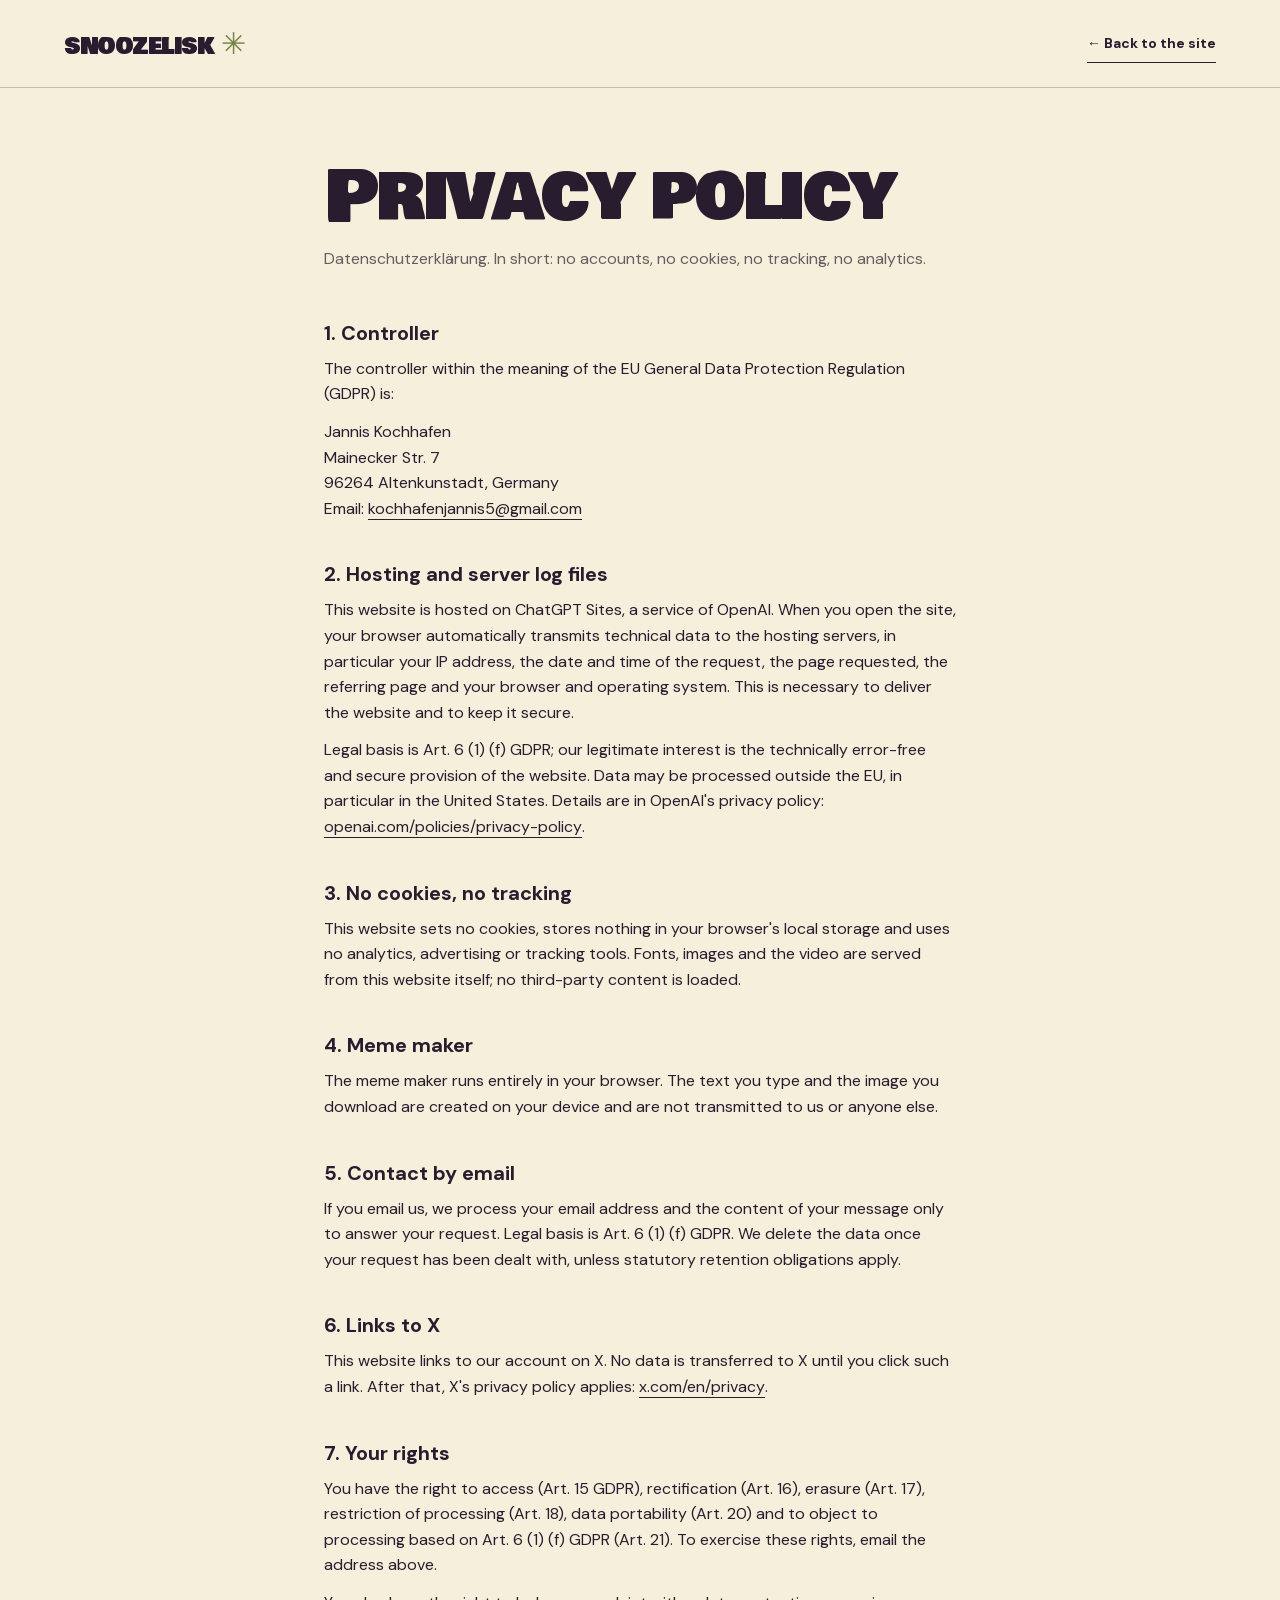
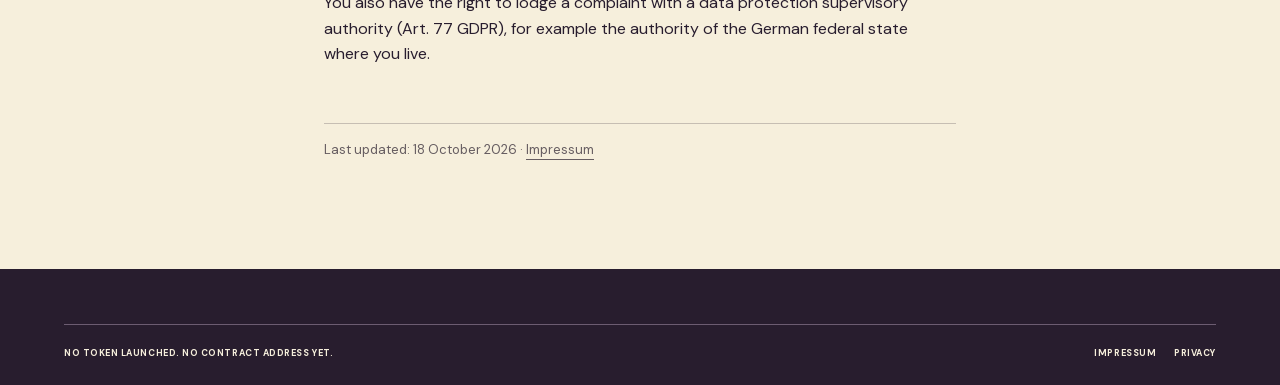
==== datenschutz.html @ b3641af5 "Fill in operator details for Impressum and privacy policy, rebuild dist Co-Authored-By: Claude Opus " ====
<!doctype html>
<html lang="en" data-theme="day">
<head>
  <meta charset="utf-8">
  <meta name="viewport" content="width=device-width, initial-scale=1">
  <meta name="theme-color" content="#f6efdc">
  <meta name="robots" content="noindex">
  <title>Privacy policy — SNOOZELISK</title>
  <link rel="icon" href="assets/images/favicon.png" type="image/png">
  <link rel="stylesheet" href="assets/fonts/fonts.css">
  <link rel="stylesheet" href="style.css">
  <link rel="stylesheet" href="legal.css">
</head>
<body>
  <a class="skip-link" href="#main">Skip to content</a>
  <header class="legal-header">
    <a class="wordmark" href="index.html">snoozelisk<span aria-hidden="true">✳</span></a>
    <a class="back" href="index.html">← Back to the site</a>
  </header>

  <main id="main" class="legal">
    <h1>Privacy policy</h1>
    <p class="lede">Datenschutzerklärung. In short: no accounts, no cookies, no tracking, no analytics.</p>

    <h2>1. Controller</h2>
    <p>The controller within the meaning of the EU General Data Protection Regulation (GDPR) is:</p>
    <address>
      Jannis Kochhafen<br>
      Mainecker Str. 7<br>
      96264 Altenkunstadt, Germany<br>
      Email: <a href="mailto:kochhafenjannis5@gmail.com">kochhafenjannis5@gmail.com</a>
    </address>

    <h2>2. Hosting and server log files</h2>
    <p>This website is hosted on ChatGPT Sites, a service of OpenAI. When you open the site, your browser automatically transmits technical data to the hosting servers, in particular your IP address, the date and time of the request, the page requested, the referring page and your browser and operating system. This is necessary to deliver the website and to keep it secure.</p>
    <p>Legal basis is Art. 6 (1) (f) GDPR; our legitimate interest is the technically error-free and secure provision of the website. Data may be processed outside the EU, in particular in the United States. Details are in OpenAI's privacy policy: <a href="https://openai.com/policies/privacy-policy/" target="_blank" rel="noopener noreferrer">openai.com/policies/privacy-policy<span class="sr-only">, opens a new tab</span></a>.</p>

    <h2>3. No cookies, no tracking</h2>
    <p>This website sets no cookies, stores nothing in your browser's local storage and uses no analytics, advertising or tracking tools. Fonts, images and the video are served from this website itself; no third-party content is loaded.</p>

    <h2>4. Meme maker</h2>
    <p>The meme maker runs entirely in your browser. The text you type and the image you download are created on your device and are not transmitted to us or anyone else.</p>

    <h2>5. Contact by email</h2>
    <p>If you email us, we process your email address and the content of your message only to answer your request. Legal basis is Art. 6 (1) (f) GDPR. We delete the data once your request has been dealt with, unless statutory retention obligations apply.</p>

    <h2>6. Links to X</h2>
    <p>This website links to our account on X. No data is transferred to X until you click such a link. After that, X's privacy policy applies: <a href="https://x.com/en/privacy" target="_blank" rel="noopener noreferrer">x.com/en/privacy<span class="sr-only">, opens a new tab</span></a>.</p>

    <h2>7. Your rights</h2>
    <p>You have the right to access (Art. 15 GDPR), rectification (Art. 16), erasure (Art. 17), restriction of processing (Art. 18), data portability (Art. 20) and to object to processing based on Art. 6 (1) (f) GDPR (Art. 21). To exercise these rights, email the address above.</p>
    <p>You also have the right to lodge a complaint with a data protection supervisory authority (Art. 77 GDPR), for example the authority of the German federal state where you live.</p>

    <p class="note">Last updated: 18 October 2026 · <a href="impressum.html">Impressum</a></p>
  </main>

  <footer class="site-footer">
    <div class="footer-bottom">
      <span>NO TOKEN LAUNCHED. NO CONTRACT ADDRESS YET.</span>
      <span class="footer-legal"><a href="impressum.html">IMPRESSUM</a><a href="datenschutz.html">PRIVACY</a></span>
    </div>
  </footer>
</body>
</html>
---- assets/fonts/fonts.css ----
/* Self-hosted via download-google-fonts skill. Do not edit manually. */

@font-face {
  font-family: 'Bowlby One SC';
  font-style: normal;
  font-weight: 400;
  font-display: swap;
  src: url(./bowlby-one-sc-400-latin.woff2) format('woff2');
  unicode-range: U+0000-00FF, U+0131, U+0152-0153, U+02BB-02BC, U+02C6, U+02DA, U+02DC, U+0304, U+0308, U+0329, U+2000-206F, U+20AC, U+2122, U+2191, U+2193, U+2212, U+2215, U+FEFF, U+FFFD;
}

@font-face {
  font-family: 'DM Sans';
  font-style: normal;
  font-weight: 400;
  font-display: swap;
  src: url(./dm-sans-400-latin.woff2) format('woff2');
  unicode-range: U+0000-00FF, U+0131, U+0152-0153, U+02BB-02BC, U+02C6, U+02DA, U+02DC, U+0304, U+0308, U+0329, U+2000-206F, U+20AC, U+2122, U+2191, U+2193, U+2212, U+2215, U+FEFF, U+FFFD;
}

@font-face {
  font-family: 'DM Sans';
  font-style: normal;
  font-weight: 700;
  font-display: swap;
  src: url(./dm-sans-700-latin.woff2) format('woff2');
  unicode-range: U+0000-00FF, U+0131, U+0152-0153, U+02BB-02BC, U+02C6, U+02DA, U+02DC, U+0304, U+0308, U+0329, U+2000-206F, U+20AC, U+2122, U+2191, U+2193, U+2212, U+2215, U+FEFF, U+FFFD;
}
---- style.css ----
:root{--cream:#f6efdc;--ink:#281d2e;--moss:#bfce91;--peach:#edb58f;--paper:#fff9e9;--muted:#665d61;--line:rgba(40,29,46,.23);--pull-easing:cubic-bezier(.32,0,.67,0);--return-easing:cubic-bezier(.175,.885,.32,1.4);--active-toggle:#f5f8ea;color-scheme:light;--page:var(--cream);--foreground:var(--ink)}
*{box-sizing:border-box}html{scroll-behavior:smooth;scroll-padding-top:90px}body{margin:0;background:var(--page);color:var(--foreground);font:400 16px/1.6 'DM Sans',sans-serif;-webkit-font-smoothing:antialiased}button,input{font:inherit}a{color:inherit;text-underline-offset:5px}button,a{-webkit-tap-highlight-color:transparent}button{cursor:pointer}button:disabled{cursor:wait;opacity:.65}img,video{max-width:100%;display:block}img{height:auto}h1,h2,h3,p,figure{margin:0}h1,h2{font-family:'Bowlby One SC',sans-serif;font-weight:400;line-height:1.03;letter-spacing:-.045em}h2{font-size:clamp(44px,5.7vw,84px)}h3{font-size:22px;line-height:1.25}a:focus-visible,button:focus-visible,input:focus-visible,summary:focus-visible{outline:3px solid currentColor;outline-offset:6px}.sr-only{position:absolute;width:1px;height:1px;padding:0;overflow:hidden;clip:rect(0,0,0,0);white-space:nowrap;border:0}.skip-link{position:fixed;top:-100px;left:20px;padding:12px;background:var(--moss);color:var(--ink);z-index:99}.skip-link:focus{top:10px}.site-header{height:88px;padding:0 5%;display:flex;align-items:center;justify-content:space-between;border-bottom:1px solid var(--line);gap:24px;background:var(--page)}.wordmark{font-family:'Bowlby One SC',sans-serif;text-decoration:none;font-size:25px;letter-spacing:-1.5px;white-space:nowrap}.wordmark span{color:#758248;margin-left:8px;font-size:30px}.site-header nav{display:flex;gap:32px;font-size:14px;font-weight:700}.site-header nav a{text-decoration:none}.site-header nav a:hover{text-decoration:underline}.nav-cta{font-size:14px;font-weight:700;text-decoration:none;display:flex;gap:28px;align-items:center;border-bottom:1px solid;padding:8px 0}.nav-cta span{font-size:23px}.eyebrow,.section-label,.hero-bottom,.portrait-caption,.preview-label,.footer-bottom{font-size:11px;font-weight:700;letter-spacing:.13em;line-height:1.5}.hero{position:relative;width:100%;height:100vh;min-height:790px;max-height:1160px;overflow:hidden;padding:30px 5% 26px;display:flex;flex-direction:column;background:var(--cream);color:var(--ink)}.hero-bg{position:absolute;inset:0;background-size:cover;background-position:center;z-index:1;pointer-events:none}.bg-back{background-color:#e8dec9}.bg-front{background:var(--cream)}.bg-front{transition:transform .5s var(--return-easing),opacity .5s ease}.pull-down{transform:translateY(20vh) scale(1.1)!important;opacity:.8!important;transition:transform .3s var(--pull-easing),opacity .3s ease!important}.blur-overlay{position:absolute;left:0;width:100%;height:10vh;z-index:2;pointer-events:none;backdrop-filter:blur(25px) saturate(1.5);-webkit-backdrop-filter:blur(25px) saturate(1.5)}.blur-overlay-top{top:0;mask-image:linear-gradient(to bottom,black 70%,transparent 100%);-webkit-mask-image:linear-gradient(to bottom,black 70%,transparent 100%)}.blur-overlay-bottom{bottom:0;mask-image:linear-gradient(to top,black 70%,transparent 100%);-webkit-mask-image:linear-gradient(to top,black 70%,transparent 100%)}.hero-top,.hero-layout,.hero-bottom{position:relative;z-index:3}.hero-top{display:flex;align-items:center;justify-content:space-between}.hero-top .eyebrow{display:flex;align-items:center;gap:9px}.status-dot{display:inline-block;width:7px;height:7px;border-radius:100%;background:#778444}.glass-toggle{display:flex;align-items:center;gap:14px;min-width:154px;padding:6px 18px 6px 6px;border:1px solid rgba(40,29,46,.25);border-radius:100px;background:rgba(255,255,255,.35);box-shadow:inset 0 1px 0 rgba(255,255,255,.8),0 3px 16px rgba(40,29,46,.04);backdrop-filter:blur(16px);-webkit-backdrop-filter:blur(16px);font-size:12px;font-weight:700;color:inherit}.toggle-orbit{width:32px;height:32px;background:var(--ink);color:var(--cream);border-radius:50%;display:grid;place-items:center;font-size:20px}.hero-layout{display:grid;grid-template-columns:1fr 1fr;gap:7%;align-items:center;flex:1;padding:26px 0 32px}.hero-copy>.eyebrow{margin-bottom:25px;font-size:10px}.hero h1{font-size:clamp(78px,8.6vw,138px);line-height:.99;letter-spacing:-.055em}.hero h1 span{color:#718145}.hero-description{margin:26px 0 28px;font-size:17px;line-height:1.55}.button{min-height:54px;display:inline-flex;align-items:center;justify-content:space-between;gap:42px;padding:15px 24px;border:1.5px solid var(--ink);border-radius:4px;text-decoration:none;font-size:14px;font-weight:700;box-shadow:3px 3px 0 var(--ink);transition:transform .2s,box-shadow .2s}.button:hover{transform:translate(2px,2px);box-shadow:1px 1px 0 var(--ink)}.button span[aria-hidden]{font-size:22px;line-height:1}.button-dark{background:var(--ink);color:var(--cream);box-shadow:3px 3px 0 #8b9571}.button-green{background:var(--moss);color:var(--ink);box-shadow:3px 3px 0 var(--cream)}.hero-portrait{position:relative;transform:rotate(2.7deg);margin-top:14px}.hero-portrait>img{width:100%;border:2px solid var(--ink);border-radius:42% 42% 2px 2px;box-shadow:10px 10px 0 var(--peach)}.portrait-caption{display:flex;justify-content:space-between;font-size:9px;letter-spacing:.08em;margin-bottom:12px}.hero-portrait>p{font-size:11px;text-align:center;margin-top:25px;letter-spacing:.04em}.hero-sticker{position:absolute;right:-28px;bottom:0;display:grid;align-content:center;text-align:center;width:133px;height:133px;background:var(--moss);color:var(--ink);border:2px solid var(--ink);border-radius:50%;font-size:18px;line-height:1.15;font-weight:700;transform:rotate(-16deg);box-shadow:4px 4px 0 var(--ink)}.hero-bottom{display:flex;justify-content:space-between;border-top:1px solid var(--line);padding-top:18px;font-size:10px;letter-spacing:.09em}.hero-bottom a{text-decoration:none;display:flex;gap:28px}.hero-bottom a span{font-size:19px}.ticker{display:flex;justify-content:space-around;gap:36px;padding:16px 24px;background:var(--moss);color:var(--ink);border-top:1.5px solid var(--ink);border-bottom:1.5px solid var(--ink);overflow:hidden;white-space:nowrap;font-size:13px;letter-spacing:.06em;font-weight:700}.ticker span:nth-child(even){font-size:20px;line-height:1}.section-wrap{padding:80px 7% 100px}.section-label{display:flex;justify-content:space-between;padding-bottom:20px;border-bottom:1px solid var(--line);margin-bottom:60px}.lore-grid{display:grid;grid-template-columns:1fr 1fr;gap:12%}.lore h2 span{color:#7b8356}.lore-text .lead{font-size:26px;line-height:1.3;letter-spacing:-.04em;font-weight:700;margin-bottom:24px}.lore-text>p:not(.lead){max-width:410px;color:var(--muted);margin-bottom:16px}.todo-note{padding:25px 30px;margin:36px 4% 0 0;max-width:370px;background:var(--peach);color:var(--ink);transform:rotate(-4deg);border:1px solid var(--ink);box-shadow:5px 5px 0 var(--ink)}.note-label,.note-foot{font-size:10px;letter-spacing:.09em;font-weight:700}.todo-note p{font-size:38px;font-weight:700;line-height:1.3;margin:20px 0}.checkbox{display:inline-block;width:26px;height:26px;border:2px solid;margin-right:15px;transform:rotate(4deg)}.memes{background:#e8e6d5;color:var(--ink);border-top:1px solid var(--line)}.section-heading{display:flex;align-items:flex-end;justify-content:space-between;gap:32px;margin-bottom:55px}.section-heading>p{font-size:15px;max-width:300px}.meme-grid{display:grid;grid-template-columns:1fr 1fr;gap:7%;align-items:center;padding:0 2%}.meme-card{background:var(--paper);padding:12px 12px 0;border:1.5px solid var(--ink);box-shadow:6px 6px 0 rgba(40,29,46,.9);transform:rotate(-3deg)}.meme-card.example{transform:rotate(3deg);margin-top:50px}.meme-card img{width:100%}.meme-card figcaption{padding:18px 5px;display:flex;align-items:center;justify-content:space-between;gap:12px;font-size:10px;font-weight:700;letter-spacing:.04em}.meme-card figcaption a{font-size:11px;white-space:nowrap}.example-caption{background:var(--ink);color:var(--cream);padding:16px 8px;text-align:center;font-size:clamp(12px,1.4vw,20px);font-weight:700}.example img{margin:0;aspect-ratio:1.15;object-fit:cover}.gallery-note{font-size:12px;text-align:center;margin-top:60px;color:#5a5359}.maker{background:var(--ink);color:var(--cream);border-top:1.5px solid var(--ink)}.maker .section-label{--line:rgba(246,239,220,.3)}.maker-grid{display:grid;grid-template-columns:1fr .86fr;gap:11%;align-items:start}.maker h2{font-size:clamp(43px,5.2vw,76px);color:var(--moss)}.maker-controls>p{margin-top:24px;font-size:15px;color:#d7cfce}.maker-form{margin-top:35px}.maker-form label{display:block;font-size:10px;font-weight:700;letter-spacing:.1em;margin-bottom:9px}.maker-form label span{display:block;color:#b7aeb8;font-size:10px;font-weight:400;letter-spacing:0}.maker-form input{width:100%;padding:15px 14px;border:1px solid #a199a4;background:rgba(255,255,255,.04);color:var(--cream);border-radius:3px;margin-bottom:25px;min-height:52px;font-size:15px}.maker-form input:focus-visible{outline-color:var(--moss)}fieldset{border:0;padding:0;margin:0 0 30px}legend{font-size:12px;color:#c5bbc8;margin-bottom:10px}.prompt-buttons{display:flex;gap:8px;flex-wrap:wrap}.prompt-buttons button{padding:7px 12px;border:1px solid #786b7f;background:transparent;color:var(--cream);border-radius:100px;font-size:12px}.prompt-buttons button:hover,.prompt-buttons button[aria-pressed=true]{background:var(--cream);color:var(--ink)}.maker-actions{display:flex;gap:24px;align-items:center}.text-button{padding:10px 0;border:0;border-bottom:1px solid;background:none;color:inherit;font-size:12px}.maker-status{font-size:12px;color:var(--moss);margin-top:24px;min-height:20px}.privacy-note{font-size:11px;color:#bfb4c5;max-width:410px;margin-top:12px;line-height:1.55}.canvas-wrap{transform:rotate(2deg);padding-top:7px}.canvas-wrap canvas{width:100%;height:auto;display:block;border:1px solid #716378;box-shadow:8px 8px 0 #645140;background:#3e2042}.preview-label{display:flex;justify-content:space-between;font-size:9px;letter-spacing:.09em;margin-bottom:15px;color:#ccc1cd}.canvas-wrap>p{text-align:center;font-size:10px;margin-top:20px;color:#c8bdc9}.field-note{display:grid;grid-template-columns:1fr 1fr;background:var(--peach);color:var(--ink);align-items:center;border-bottom:1.5px solid var(--ink)}.field-copy{padding:55px 14%}.field-copy .eyebrow{font-size:10px}.field-copy h2{font-size:clamp(60px,7vw,110px);margin-top:34px}.field-copy>p:not(.eyebrow){font-size:14px;margin-top:23px}.field-copy .film-description{font-size:12px!important;line-height:1.5}.field-copy .text-button{margin-top:16px}.film-wrap{padding:38px 10% 30px 0}.film-wrap video{width:100%;height:auto;aspect-ratio:1;border:1.5px solid var(--ink);box-shadow:6px 6px 0 var(--ink);background:var(--ink)}.film-wrap>p{font-size:9px;letter-spacing:.09em;font-weight:700;margin-top:15px}.join{background:var(--moss);color:var(--ink)}.join-top{display:flex;justify-content:space-between;gap:35px;align-items:flex-end}.join-top .button{margin-bottom:7px}.join h2{font-size:clamp(46px,5.4vw,80px)}.join-steps{list-style:none;padding:0;margin:65px 0 0;display:grid;grid-template-columns:repeat(3,1fr);gap:40px}.join-steps li{border-top:1px solid var(--ink);padding-top:18px}.join-steps li>span{font-family:'Bowlby One SC',sans-serif;font-size:35px;line-height:1}.join-steps h3{margin-top:26px;font-size:19px;letter-spacing:-.04em}.join-steps p{margin:12px 0 23px;font-size:14px;max-width:280px}.join-steps a{font-size:12px;font-weight:700}.join-foot{font-size:11px;margin-top:45px;max-width:700px;opacity:.8}.facts-grid{display:grid;grid-template-columns:.86fr 1fr;gap:12%}.status-card h2{font-size:clamp(40px,4.4vw,64px);margin:27px 0}.status-card .eyebrow{font-size:9px}.status-statement{font-size:21px;font-weight:700;line-height:1.3;padding:20px 0;border-top:1px solid var(--line);border-bottom:1px solid var(--line);margin-bottom:22px}.status-card>p:not(.status-statement){font-size:14px;color:var(--muted)}.status-card>a{font-size:12px;display:inline-block;margin-top:25px;font-weight:700}.faq details{border-bottom:1px solid var(--line)}.faq details:first-child{border-top:1px solid var(--line)}.faq summary{list-style:none;cursor:pointer;display:flex;justify-content:space-between;align-items:center;gap:30px;padding:24px 0;font-size:15px;font-weight:700;line-height:1.3}.faq summary::-webkit-details-marker{display:none}.faq summary:after{content:'+';font-size:26px;font-weight:400;line-height:1}.faq details[open] summary:after{content:'−'}.faq details>p{font-size:14px;color:var(--muted);padding-bottom:25px}.site-footer{padding:55px 5% 25px;background:var(--ink);color:var(--cream)}.footer-top{display:flex;align-items:center;justify-content:space-between;gap:25px;padding-bottom:45px}.footer-top p{font-size:14px;color:#cdc2cf}.footer-top>a:last-child{font-size:12px}.footer-bottom{display:flex;justify-content:space-between;gap:24px;border-top:1px solid #6c5c71;padding-top:22px;font-size:9px;letter-spacing:.06em}.footer-bottom a{text-decoration:none}.hero-copy{animation:arrive .7s both}.hero-portrait{animation:arrive .8s .1s both}@keyframes arrive{from{opacity:0;translate:0 16px}to{opacity:1;translate:0 0}}
html[data-theme=night]{--page:#302437;--foreground:#f6efdc;--muted:#c4b9c9;--line:rgba(246,239,220,.25);color-scheme:dark}html[data-theme=night] .hero{background:#302437;color:var(--cream)}html[data-theme=night] .bg-front{background:#302437}html[data-theme=night] .bg-back{background:#574661}html[data-theme=night] .hero h1 span{color:var(--moss)}html[data-theme=night] .hero .button-dark{background:var(--moss);color:var(--ink)}html[data-theme=night] .glass-toggle{border-color:#82728b;background:rgba(246,239,220,.08)}html[data-theme=night] .toggle-orbit{background:var(--cream);color:var(--ink)}html[data-theme=night] .lore h2 span{color:var(--moss)}html[data-theme=night] .lore .todo-note{box-shadow:5px 5px 0 #9c8975}html[data-theme=night] .memes .section-label,html[data-theme=night] .join .section-label{border-color:rgba(40,29,46,.3)}
@media(min-width:1650px){.hero{padding-left:max(5%,calc((100% - 1480px)/2));padding-right:max(5%,calc((100% - 1480px)/2))}.section-wrap{padding-left:max(7%,calc((100% - 1400px)/2));padding-right:max(7%,calc((100% - 1400px)/2))}}
@media(max-width:1050px){.site-header{padding:0 5%;height:76px}.site-header nav{gap:20px}.hero{height:auto;min-height:780px;padding-top:24px}.hero-layout{gap:6%;padding-top:50px;padding-bottom:60px}.hero h1{font-size:clamp(80px,10.5vw,110px)}.hero-portrait{margin-top:0}.hero-sticker{width:105px;height:105px;font-size:15px;right:-10px;bottom:15px}.hero-description{font-size:15px}.hero-copy>.eyebrow{font-size:9px}.section-wrap{padding:65px 6% 80px}.section-label{margin-bottom:45px}.lore-grid{gap:7%}.lore-text .lead{font-size:23px}.maker-grid{gap:6%;grid-template-columns:1fr .9fr}.maker-actions{gap:20px}.maker-actions .button{padding:14px;gap:24px;font-size:12px}.join-top{align-items:flex-start;flex-direction:column}.join-steps{gap:24px}.facts-grid{gap:7%}.footer-top{flex-wrap:wrap}.footer-top .wordmark{font-size:22px}.footer-top p{font-size:12px}}
@media(max-width:700px){.site-header{height:72px;gap:14px}.wordmark{font-size:20px}.wordmark span{font-size:23px;margin-left:4px}.site-header nav{display:none}.nav-cta{font-size:12px;gap:15px}.nav-cta span{font-size:20px}.hero{min-height:0;max-height:none;height:auto;padding:20px 6% 24px}.hero-top>.eyebrow{font-size:8px;letter-spacing:.08em;gap:6px}.glass-toggle{min-width:123px;gap:9px;font-size:10px;padding:4px 11px 4px 4px}.toggle-orbit{width:27px;height:27px;font-size:17px}.hero-layout{grid-template-columns:1fr;padding:32px 0 28px;gap:42px}.hero-copy>.eyebrow{margin-bottom:18px;font-size:9px}.hero h1{font-size:clamp(76px,18vw,116px);line-height:.98}.hero h1 br:nth-of-type(2){display:none}.hero h1 span:before{content:' '}.hero-description{margin:20px 0 24px;font-size:15px}.hero-portrait{width:80%;max-width:360px;justify-self:center;transform:rotate(2deg);margin-bottom:24px}.portrait-caption{font-size:7px}.hero-portrait>p{font-size:9px;margin-top:20px}.hero-sticker{width:95px;height:95px;right:-24px;bottom:5px;font-size:14px}.hero-bottom{align-items:start;gap:25px;font-size:8px;letter-spacing:.04em}.hero-bottom>p{max-width:160px}.hero-bottom>a{white-space:nowrap;gap:8px}.ticker{padding:14px 15px;justify-content:flex-start;gap:30px;font-size:10px}.ticker span:nth-child(even){font-size:16px}.section-wrap{padding:45px 6% 60px}.section-label{font-size:8px;letter-spacing:.08em;gap:20px;margin-bottom:35px;padding-bottom:15px}.section-label span:last-child{text-align:right}h2{font-size:clamp(40px,10.5vw,65px)}.lore-grid{grid-template-columns:1fr;gap:32px}.lore h2 br:nth-of-type(2){display:none}.lore h2 span:before{content:' '}.lore-text .lead{font-size:23px;line-height:1.35}.lore-text>p:not(.lead){font-size:14px;max-width:none}.todo-note{margin:32px 10px 0 6px;max-width:100%;padding:22px 25px}.section-heading{align-items:start;flex-direction:column;gap:20px;margin-bottom:35px}.section-heading>p{font-size:14px}.meme-grid{grid-template-columns:1fr;gap:35px;padding:0 3%}.meme-card.example{margin-top:10px}.meme-card figcaption{font-size:8px;padding:15px 3px}.meme-card figcaption a{font-size:10px}.example-caption{font-size:16px}.gallery-note{font-size:11px;margin-top:35px}.maker-grid{grid-template-columns:1fr;gap:40px}.maker h2{font-size:clamp(42px,11vw,66px)}.maker-controls>p{font-size:14px;margin-top:20px}.maker-form{margin-top:28px}.maker-actions .button{font-size:14px;padding:15px 20px;gap:30px}.canvas-wrap{margin:0 8px}.privacy-note{max-width:none}.field-note{grid-template-columns:1fr}.field-copy{padding:45px 6% 25px}.field-copy h2{font-size:74px;margin-top:25px}.field-copy h2 br{display:none}.field-copy>.eyebrow{font-size:9px}.field-copy>p:not(.eyebrow){margin-top:17px}.film-wrap{padding:15px 7% 40px}.join h2{font-size:clamp(40px,10.7vw,64px)}.join-top{gap:30px}.join-steps{margin-top:40px;grid-template-columns:1fr;gap:28px}.join-steps li{display:grid;grid-template-columns:45px 1fr;column-gap:18px;padding-top:22px}.join-steps li>span{grid-row:1/4;font-size:29px}.join-steps h3{margin:0;font-size:19px}.join-steps p{max-width:none;margin:10px 0 14px;font-size:14px}.join-steps a{grid-column:2}.join-foot{margin-top:30px;font-size:10px}.facts-grid{grid-template-columns:1fr;gap:40px}.status-card h2{font-size:clamp(40px,11vw,62px);margin:22px 0}.status-statement{font-size:21px}.faq summary{font-size:14px;padding:22px 0}.faq details>p{font-size:13px}.site-footer{padding:35px 6% 25px}.footer-top{flex-direction:column;align-items:start;gap:20px;padding-bottom:30px}.footer-top p{font-size:13px}.footer-bottom{flex-direction:column;gap:15px;font-size:8px}.footer-bottom>a{margin-top:5px}.field-copy .film-description{font-size:13px!important}}
@media(prefers-reduced-motion:reduce){html{scroll-behavior:auto}*,*:before,*:after{animation:none!important;transition:none!important}.pull-down{transform:none!important;opacity:1!important}}

.remix-button{border:0;border-bottom:1px solid;background:none;color:inherit;padding:0;font:700 11px/1.5 "DM Sans",sans-serif;white-space:nowrap}
@media(max-width:700px){.remix-button{font-size:10px}}
---- legal.css ----
/* Shared styles for impressum.html and datenschutz.html (layered on style.css). */
.legal-header{height:88px;padding:0 5%;display:flex;align-items:center;justify-content:space-between;gap:24px;border-bottom:1px solid var(--line);background:var(--page)}
.legal-header a.back{font-size:14px;font-weight:700;text-decoration:none;border-bottom:1px solid;padding:8px 0}
.legal{max-width:760px;margin:0 auto;padding:72px 5% 96px}
.legal h1{font-size:clamp(40px,6vw,72px);margin-bottom:12px}
.legal .lede{color:var(--muted);margin-bottom:48px}
.legal h2{font-family:'DM Sans',sans-serif;font-size:20px;font-weight:700;letter-spacing:0;line-height:1.3;margin:40px 0 10px}
.legal p,.legal li{margin:0 0 12px;max-width:68ch}
.legal ul{padding-left:20px;margin:0 0 12px}
.legal address{font-style:normal;margin:0 0 12px}
.legal .note{font-size:13px;color:var(--muted);margin-top:56px;border-top:1px solid var(--line);padding-top:16px}
.footer-legal{display:flex;gap:18px}
@media (max-width:640px){.legal{padding-top:48px}.footer-bottom{flex-wrap:wrap}}
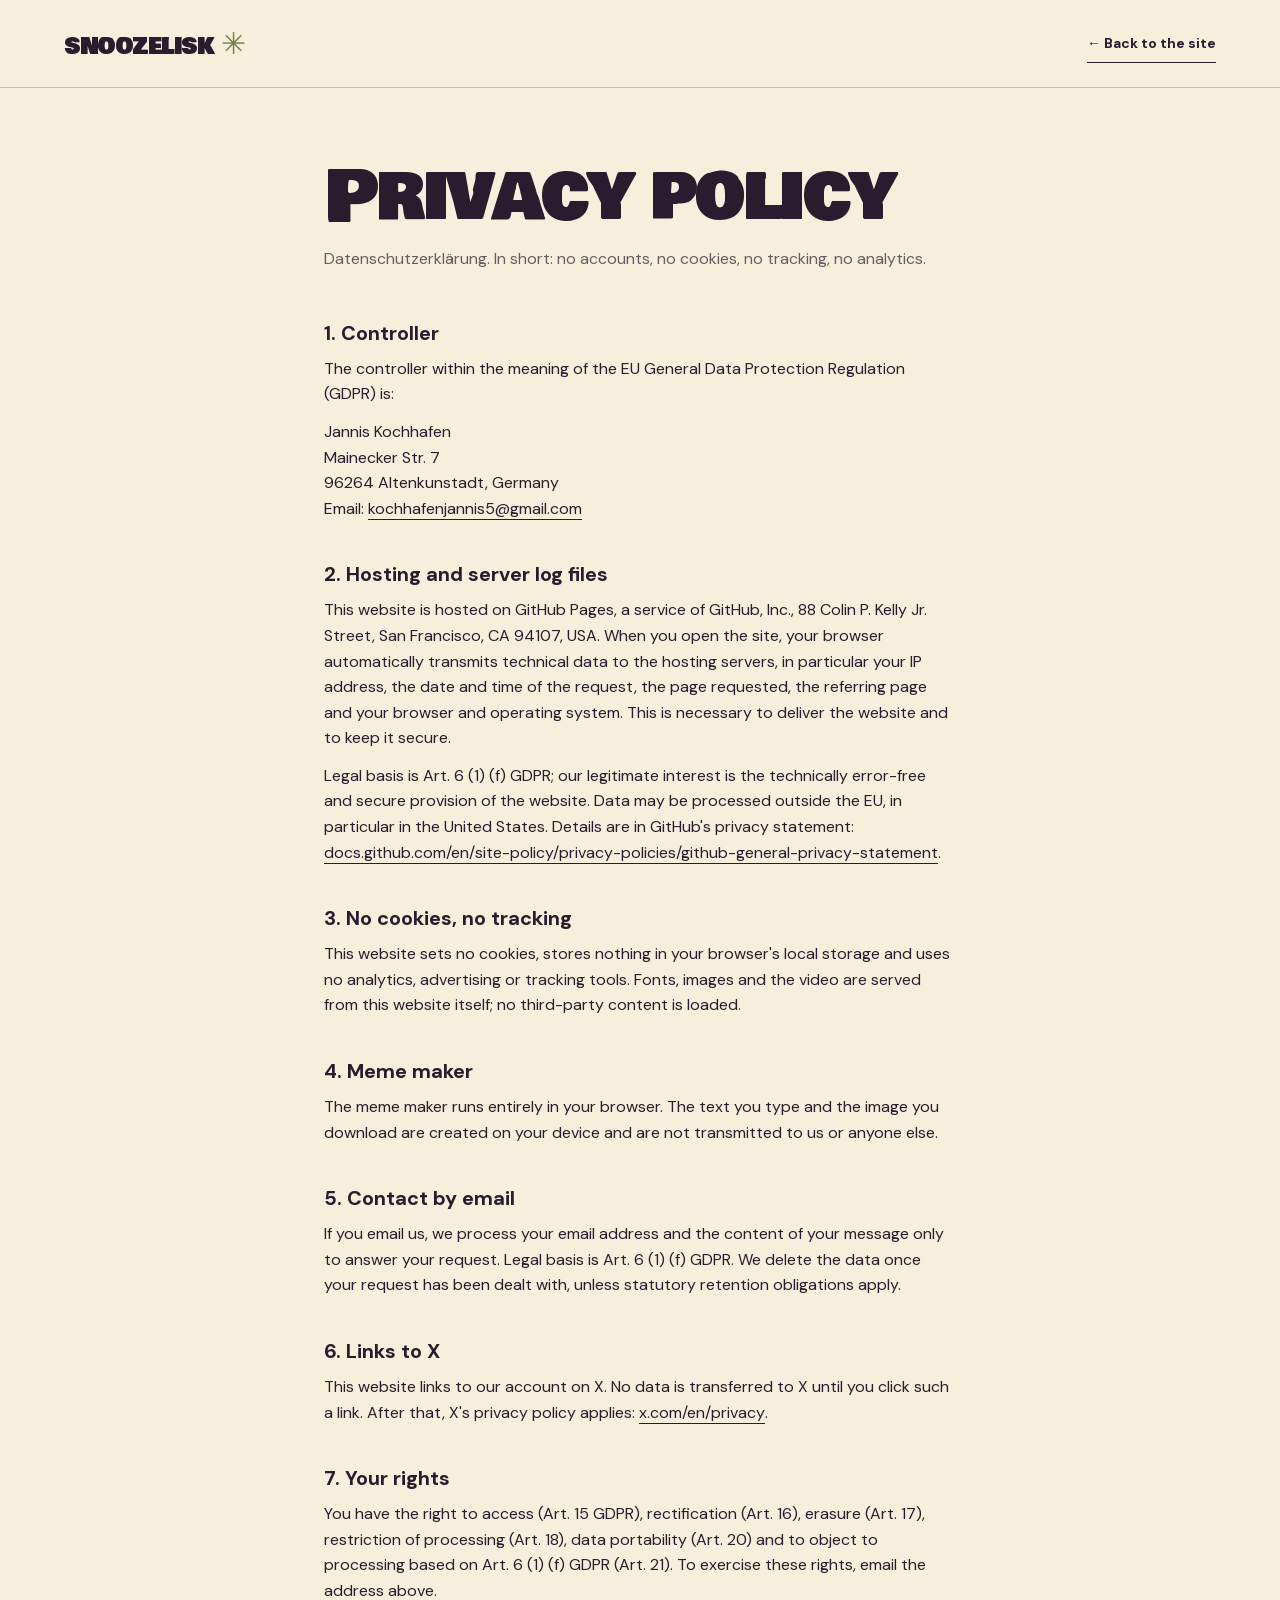
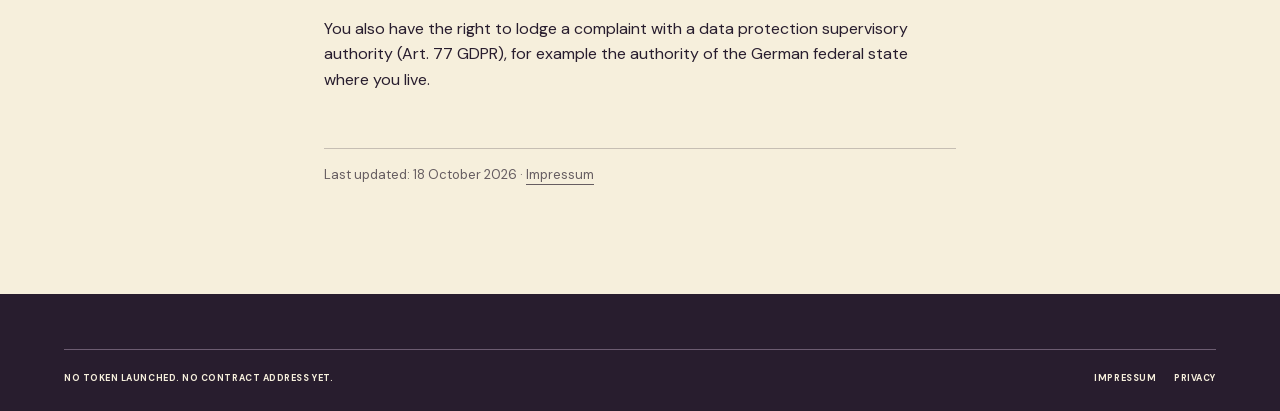
==== commit 944be68b: "Move hosting to GitHub Pages on snoozelisk.online Privacy policy names GitHub Pages as host, og:url " ====
--- a/datenschutz.html
+++ b/datenschutz.html
@@ -32,8 +32,8 @@
     </address>
 
     <h2>2. Hosting and server log files</h2>
-    <p>This website is hosted on ChatGPT Sites, a service of OpenAI. When you open the site, your browser automatically transmits technical data to the hosting servers, in particular your IP address, the date and time of the request, the page requested, the referring page and your browser and operating system. This is necessary to deliver the website and to keep it secure.</p>
-    <p>Legal basis is Art. 6 (1) (f) GDPR; our legitimate interest is the technically error-free and secure provision of the website. Data may be processed outside the EU, in particular in the United States. Details are in OpenAI's privacy policy: <a href="https://openai.com/policies/privacy-policy/" target="_blank" rel="noopener noreferrer">openai.com/policies/privacy-policy<span class="sr-only">, opens a new tab</span></a>.</p>
+    <p>This website is hosted on GitHub Pages, a service of GitHub, Inc., 88 Colin P. Kelly Jr. Street, San Francisco, CA 94107, USA. When you open the site, your browser automatically transmits technical data to the hosting servers, in particular your IP address, the date and time of the request, the page requested, the referring page and your browser and operating system. This is necessary to deliver the website and to keep it secure.</p>
+    <p>Legal basis is Art. 6 (1) (f) GDPR; our legitimate interest is the technically error-free and secure provision of the website. Data may be processed outside the EU, in particular in the United States. Details are in GitHub's privacy statement: <a href="https://docs.github.com/en/site-policy/privacy-policies/github-general-privacy-statement" target="_blank" rel="noopener noreferrer">docs.github.com/en/site-policy/privacy-policies/github-general-privacy-statement<span class="sr-only">, opens a new tab</span></a>.</p>
 
     <h2>3. No cookies, no tracking</h2>
     <p>This website sets no cookies, stores nothing in your browser's local storage and uses no analytics, advertising or tracking tools. Fonts, images and the video are served from this website itself; no third-party content is loaded.</p>
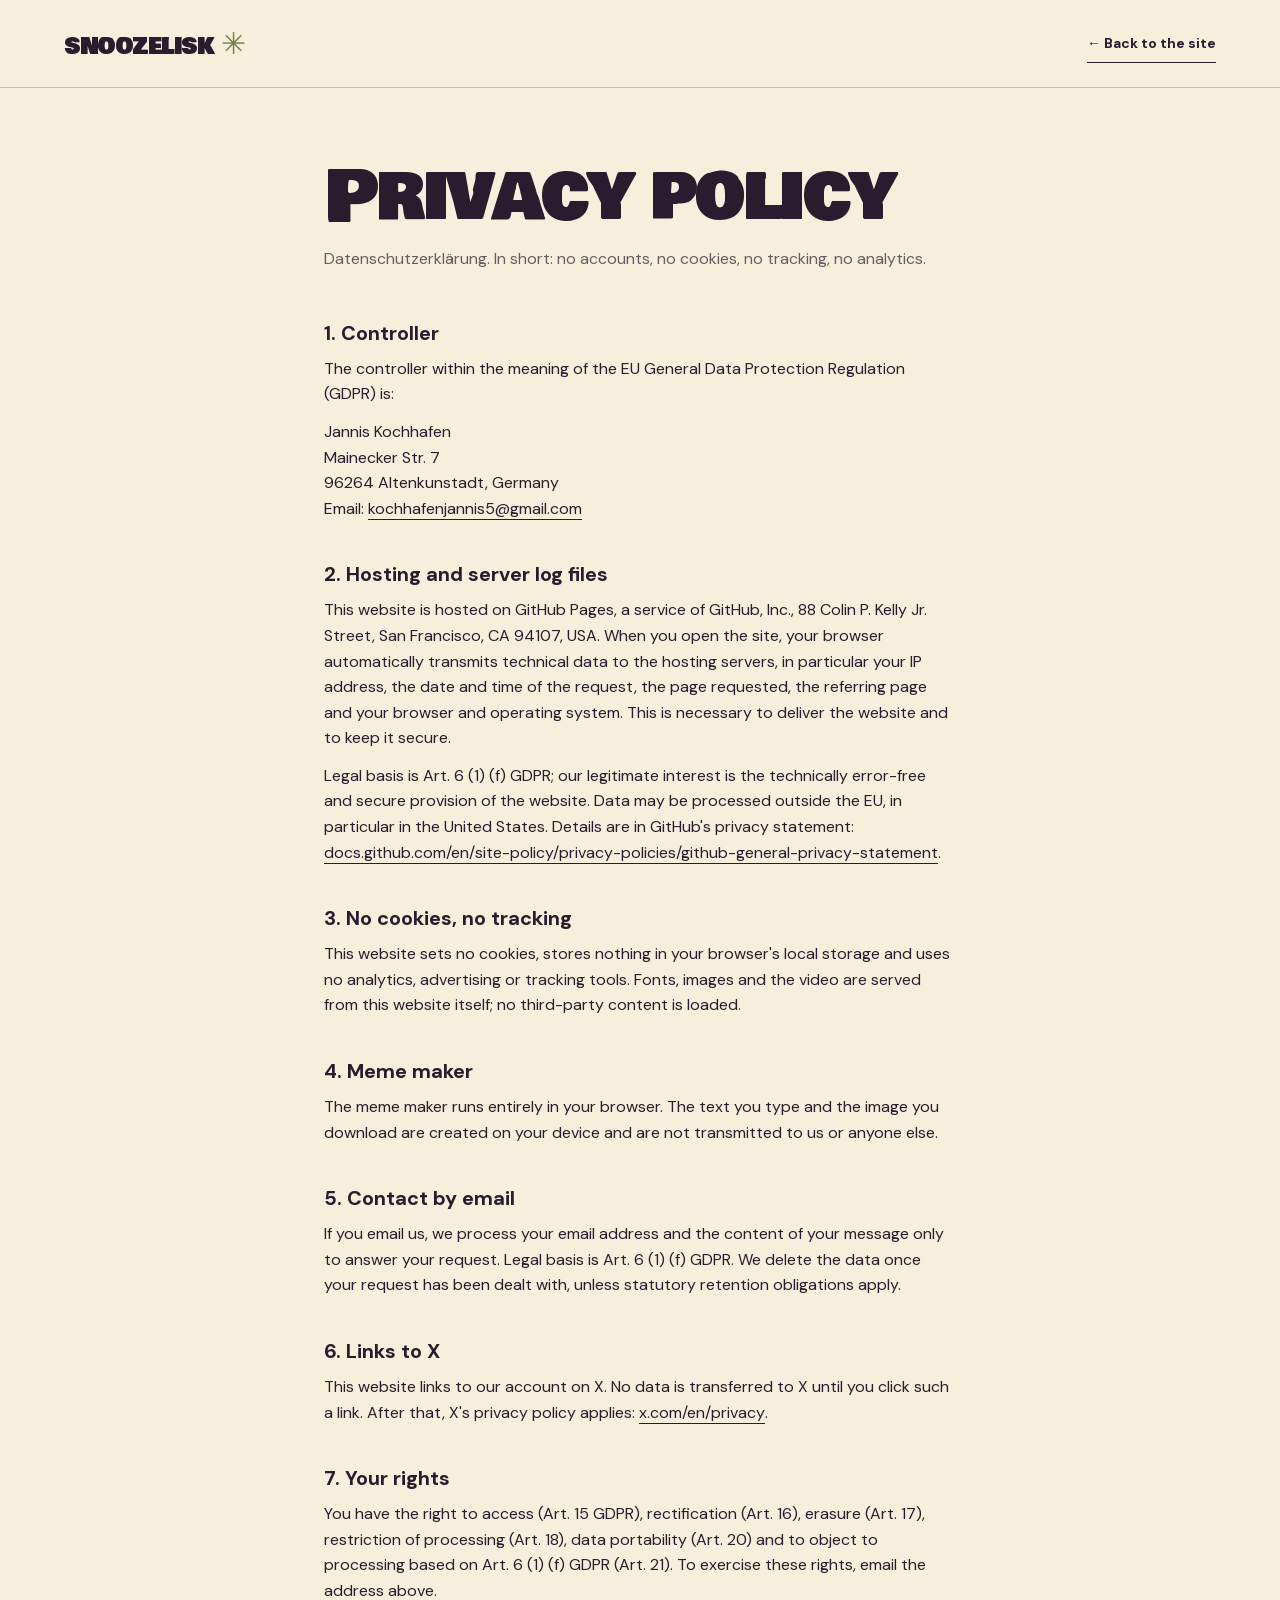
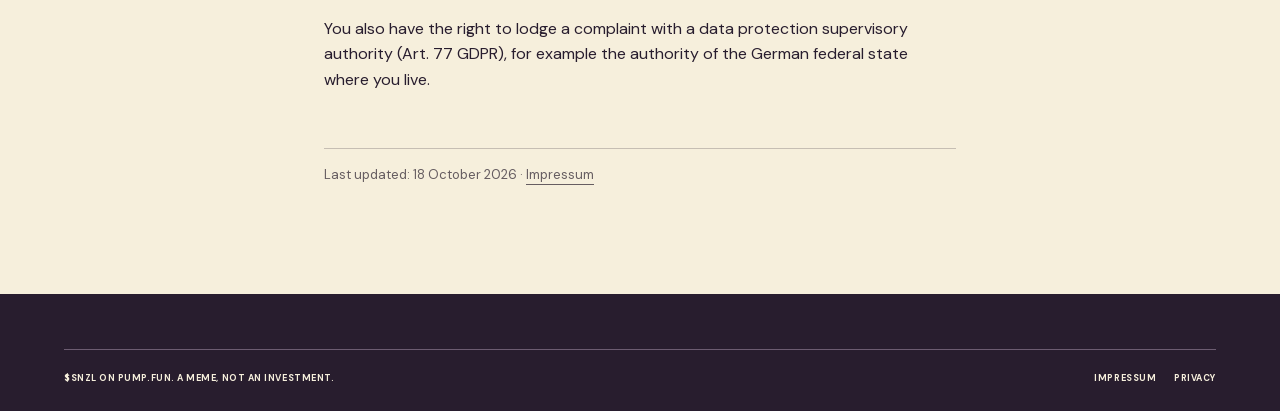
==== commit 83332aac: "Deploy 370ac0a: announce SNZL launch" ====
--- a/datenschutz.html
+++ b/datenschutz.html
@@ -56,7 +56,7 @@
 
   <footer class="site-footer">
     <div class="footer-bottom">
-      <span>NO TOKEN LAUNCHED. NO CONTRACT ADDRESS YET.</span>
+      <span>$SNZL ON PUMP.FUN. A MEME, NOT AN INVESTMENT.</span>
       <span class="footer-legal"><a href="impressum.html">IMPRESSUM</a><a href="datenschutz.html">PRIVACY</a></span>
     </div>
   </footer>
